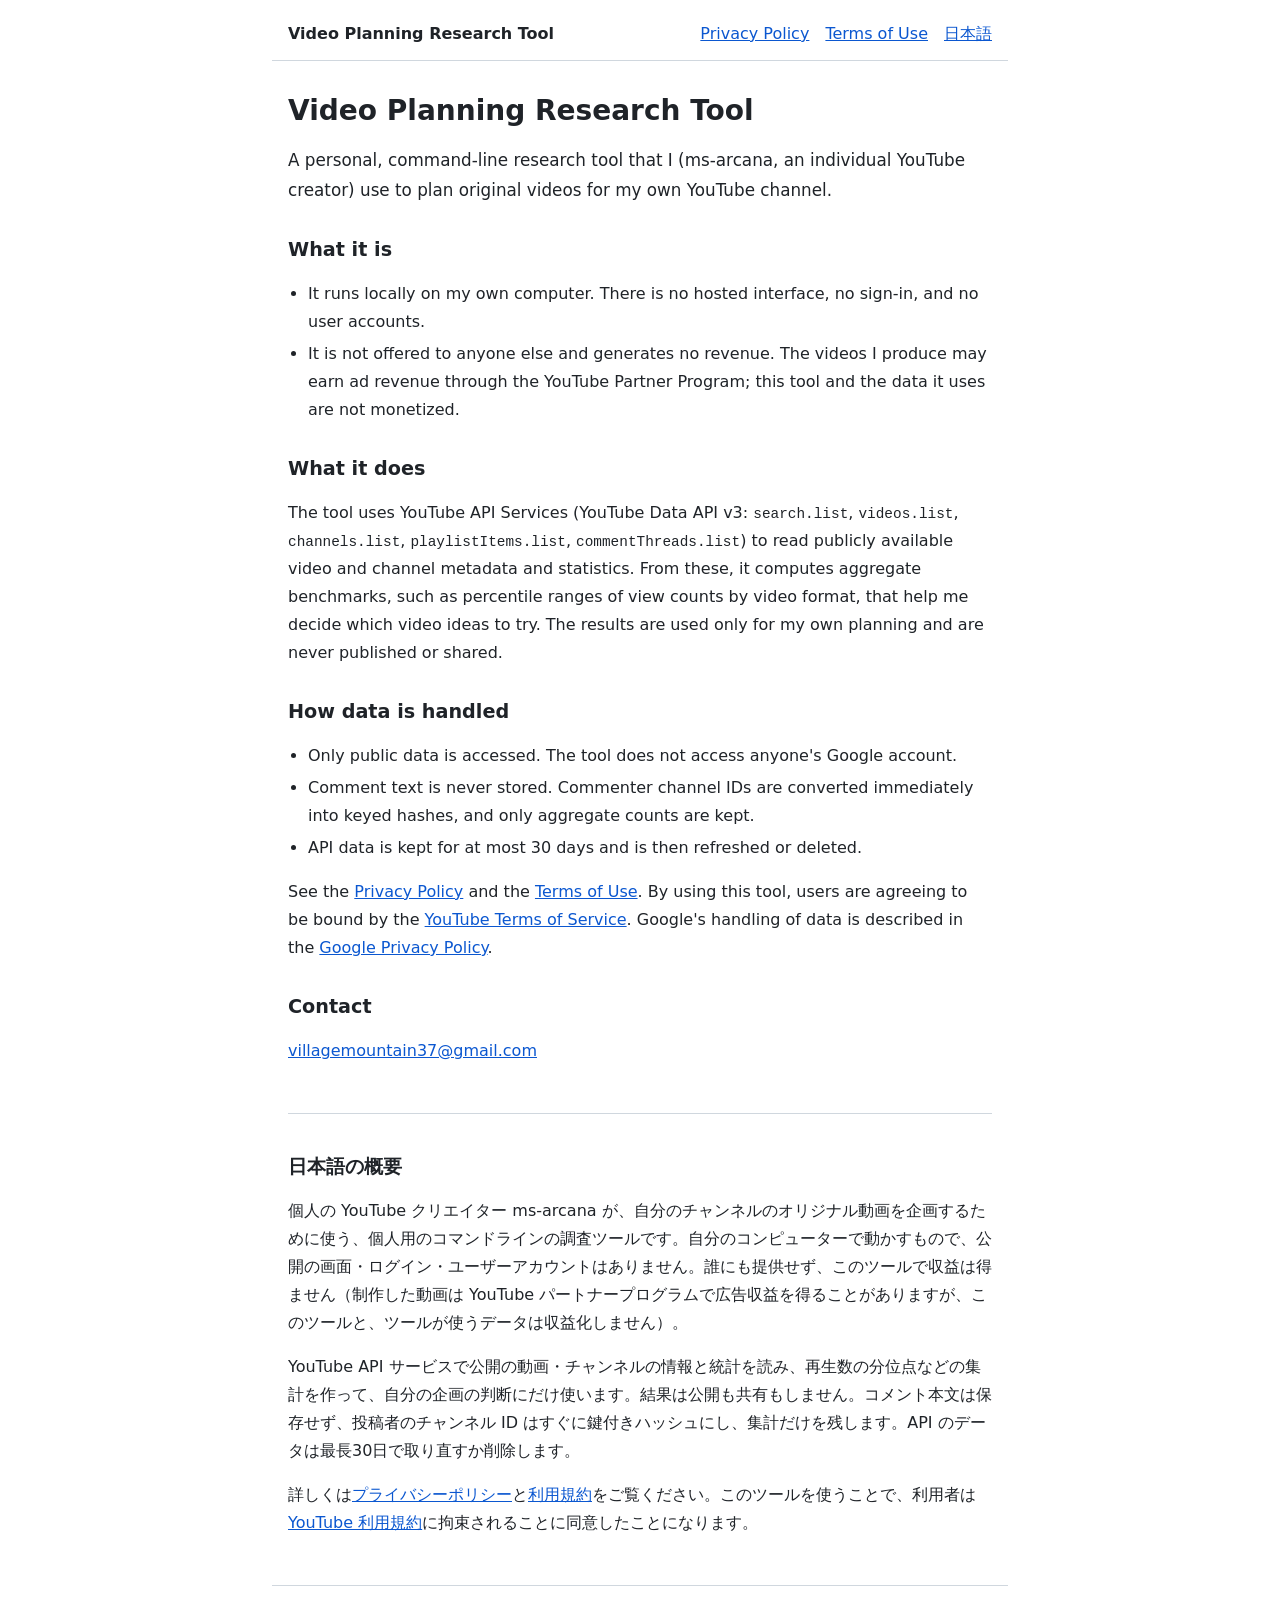
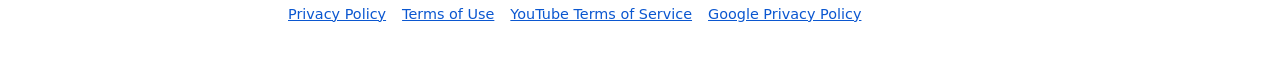
==== index.html @ fef3436e "説明ページ・プライバシーポリシー・利用規約を追加 YouTube API サービスの監査フォームに記入する URL 用。 開発者ポリシー III.A.1（利用規約に YouTube 利用規約への同意を" ====
<!doctype html>
<html lang="en">
<head>
<meta charset="utf-8">
<meta name="viewport" content="width=device-width, initial-scale=1">
<title>Video Planning Research Tool</title>
<meta name="description" content="A personal research tool used by an individual creator to plan original videos.">
<link rel="stylesheet" href="style.css">
</head>
<body>
<header>
  <p class="site"><a href="./">Video Planning Research Tool</a></p>
  <nav><a href="privacy/">Privacy Policy</a><a href="terms/">Terms of Use</a><a href="#ja">日本語</a></nav>
</header>
<main>
  <h1>Video Planning Research Tool</h1>
  <p class="lead">A personal, command-line research tool that I (ms-arcana, an individual YouTube creator) use to plan original videos for my own YouTube channel.</p>

  <h2>What it is</h2>
  <ul>
    <li>It runs locally on my own computer. There is no hosted interface, no sign-in, and no user accounts.</li>
    <li>It is not offered to anyone else and generates no revenue. The videos I produce may earn ad revenue through the YouTube Partner Program; this tool and the data it uses are not monetized.</li>
  </ul>

  <h2>What it does</h2>
  <p>The tool uses YouTube API Services (YouTube Data API v3: <code>search.list</code>, <code>videos.list</code>, <code>channels.list</code>, <code>playlistItems.list</code>, <code>commentThreads.list</code>) to read publicly available video and channel metadata and statistics. From these, it computes aggregate benchmarks, such as percentile ranges of view counts by video format, that help me decide which video ideas to try. The results are used only for my own planning and are never published or shared.</p>

  <h2>How data is handled</h2>
  <ul>
    <li>Only public data is accessed. The tool does not access anyone's Google account.</li>
    <li>Comment text is never stored. Commenter channel IDs are converted immediately into keyed hashes, and only aggregate counts are kept.</li>
    <li>API data is kept for at most 30 days and is then refreshed or deleted.</li>
  </ul>
  <p>See the <a href="privacy/">Privacy Policy</a> and the <a href="terms/">Terms of Use</a>. By using this tool, users are agreeing to be bound by the <a href="https://www.youtube.com/t/terms">YouTube Terms of Service</a>. Google's handling of data is described in the <a href="http://www.google.com/policies/privacy">Google Privacy Policy</a>.</p>

  <h2>Contact</h2>
  <p><a href="mailto:villagemountain37@gmail.com">villagemountain37@gmail.com</a></p>

  <section lang="ja" id="ja">
    <h2>日本語の概要</h2>
    <p>個人の YouTube クリエイター ms-arcana が、自分のチャンネルのオリジナル動画を企画するために使う、個人用のコマンドラインの調査ツールです。自分のコンピューターで動かすもので、公開の画面・ログイン・ユーザーアカウントはありません。誰にも提供せず、このツールで収益は得ません（制作した動画は YouTube パートナープログラムで広告収益を得ることがありますが、このツールと、ツールが使うデータは収益化しません）。</p>
    <p>YouTube API サービスで公開の動画・チャンネルの情報と統計を読み、再生数の分位点などの集計を作って、自分の企画の判断にだけ使います。結果は公開も共有もしません。コメント本文は保存せず、投稿者のチャンネル ID はすぐに鍵付きハッシュにし、集計だけを残します。API のデータは最長30日で取り直すか削除します。</p>
    <p>詳しくは<a href="privacy/#ja">プライバシーポリシー</a>と<a href="terms/#ja">利用規約</a>をご覧ください。このツールを使うことで、利用者は <a href="https://www.youtube.com/t/terms">YouTube 利用規約</a>に拘束されることに同意したことになります。</p>
  </section>
</main>
<footer>
  <a href="privacy/">Privacy Policy</a><a href="terms/">Terms of Use</a><a href="https://www.youtube.com/t/terms">YouTube Terms of Service</a><a href="http://www.google.com/policies/privacy">Google Privacy Policy</a>
</footer>
</body>
</html>
---- style.css ----
:root {
  --bg: #ffffff;
  --fg: #1f2328;
  --muted: #59636e;
  --link: #0b57d0;
  --rule: #d0d7de;
}
@media (prefers-color-scheme: dark) {
  :root {
    --bg: #0d1117;
    --fg: #e6edf3;
    --muted: #9198a1;
    --link: #7cacf8;
    --rule: #30363d;
  }
}
* { box-sizing: border-box; }
body {
  margin: 0;
  background: var(--bg);
  color: var(--fg);
  font: 16px/1.75 system-ui, -apple-system, "Segoe UI", "Hiragino Sans", "Noto Sans JP", sans-serif;
  overflow-wrap: anywhere;
}
header, main, footer {
  max-width: 46rem;
  margin: 0 auto;
  padding-left: 16px;
  padding-right: 16px;
}
header {
  display: flex;
  flex-wrap: wrap;
  gap: 0.25rem 1.5rem;
  justify-content: space-between;
  align-items: baseline;
  padding-top: 1.25rem;
  padding-bottom: 0.75rem;
  border-bottom: 1px solid var(--rule);
}
header .site { margin: 0; font-weight: 600; }
header .site a { color: var(--fg); text-decoration: none; }
nav a { margin-right: 1rem; }
nav a:last-child { margin-right: 0; }
a { color: var(--link); }
h1 { font-size: 1.75rem; line-height: 1.3; margin: 2rem 0 0.25rem; }
h2 { font-size: 1.2rem; line-height: 1.4; margin: 2rem 0 0.5rem; }
.meta { color: var(--muted); font-size: 0.9rem; margin-top: 0; }
.lead { font-size: 1.05rem; }
ul { padding-left: 1.25rem; }
li { margin: 0.25rem 0; }
code { font-size: 0.9em; }
section[lang="ja"] {
  margin-top: 3rem;
  padding-top: 0.5rem;
  border-top: 1px solid var(--rule);
}
footer {
  margin-top: 3rem;
  padding-top: 1rem;
  padding-bottom: 2rem;
  border-top: 1px solid var(--rule);
  color: var(--muted);
  font-size: 0.9rem;
}
footer a { margin-right: 1rem; }
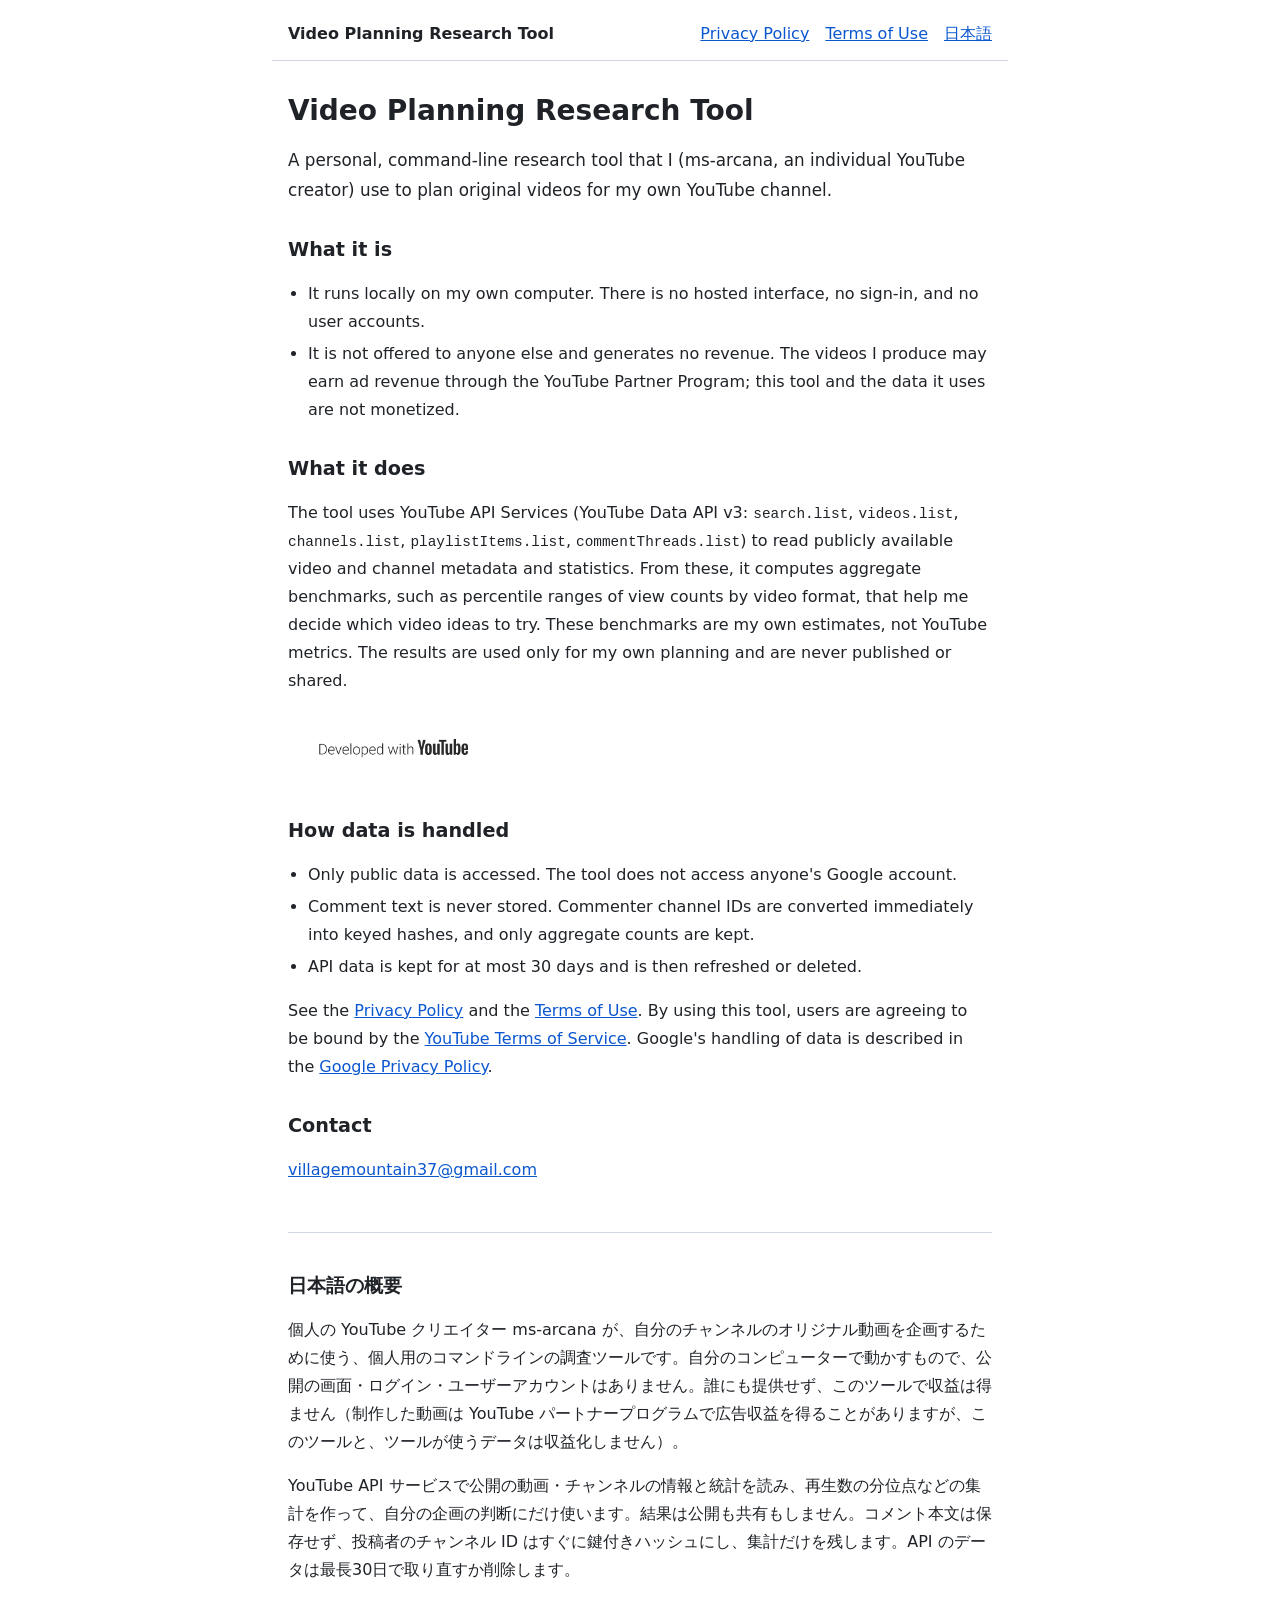
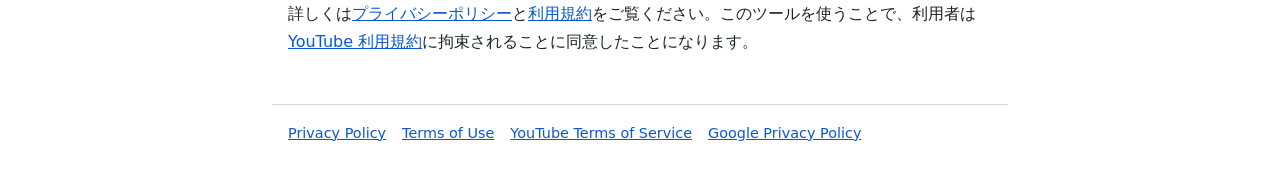
==== commit abffe3af: "YouTube のブランド表示とプライバシーポリシーの要点を追加 - 説明ページに公式の Developed with YouTube ロゴ（YouTube へのリンク付き）を置く - 集計値が自前の" ====
--- a/index.html
+++ b/index.html
@@ -23,7 +23,15 @@
   </ul>
 
   <h2>What it does</h2>
-  <p>The tool uses YouTube API Services (YouTube Data API v3: <code>search.list</code>, <code>videos.list</code>, <code>channels.list</code>, <code>playlistItems.list</code>, <code>commentThreads.list</code>) to read publicly available video and channel metadata and statistics. From these, it computes aggregate benchmarks, such as percentile ranges of view counts by video format, that help me decide which video ideas to try. The results are used only for my own planning and are never published or shared.</p>
+  <p>The tool uses YouTube API Services (YouTube Data API v3: <code>search.list</code>, <code>videos.list</code>, <code>channels.list</code>, <code>playlistItems.list</code>, <code>commentThreads.list</code>) to read publicly available video and channel metadata and statistics. From these, it computes aggregate benchmarks, such as percentile ranges of view counts by video format, that help me decide which video ideas to try. These benchmarks are my own estimates, not YouTube metrics. The results are used only for my own planning and are never published or shared.</p>
+  <p class="brand">
+    <a href="https://www.youtube.com/" aria-label="Developed with YouTube (opens YouTube)">
+      <picture>
+        <source srcset="images/developed-with-youtube-sentence-case-light.png" media="(prefers-color-scheme: dark)">
+        <img src="images/developed-with-youtube-sentence-case-dark.png" alt="Developed with YouTube" width="210" height="75">
+      </picture>
+    </a>
+  </p>
 
   <h2>How data is handled</h2>
   <ul>
--- a/style.css
+++ b/style.css
@@ -64,3 +64,14 @@
   font-size: 0.9rem;
 }
 footer a { margin-right: 1rem; }
+.summary {
+  margin: 1.25rem 0 0.5rem;
+  padding: 0.75rem 1rem;
+  border: 1px solid var(--rule);
+  border-left: 4px solid var(--link);
+  border-radius: 6px;
+}
+.summary-title { margin: 0 0 0.25rem; font-weight: 600; }
+.summary ul { margin: 0; }
+.brand { margin: 1rem 0 0; }
+.brand img { display: block; width: 210px; height: auto; }
